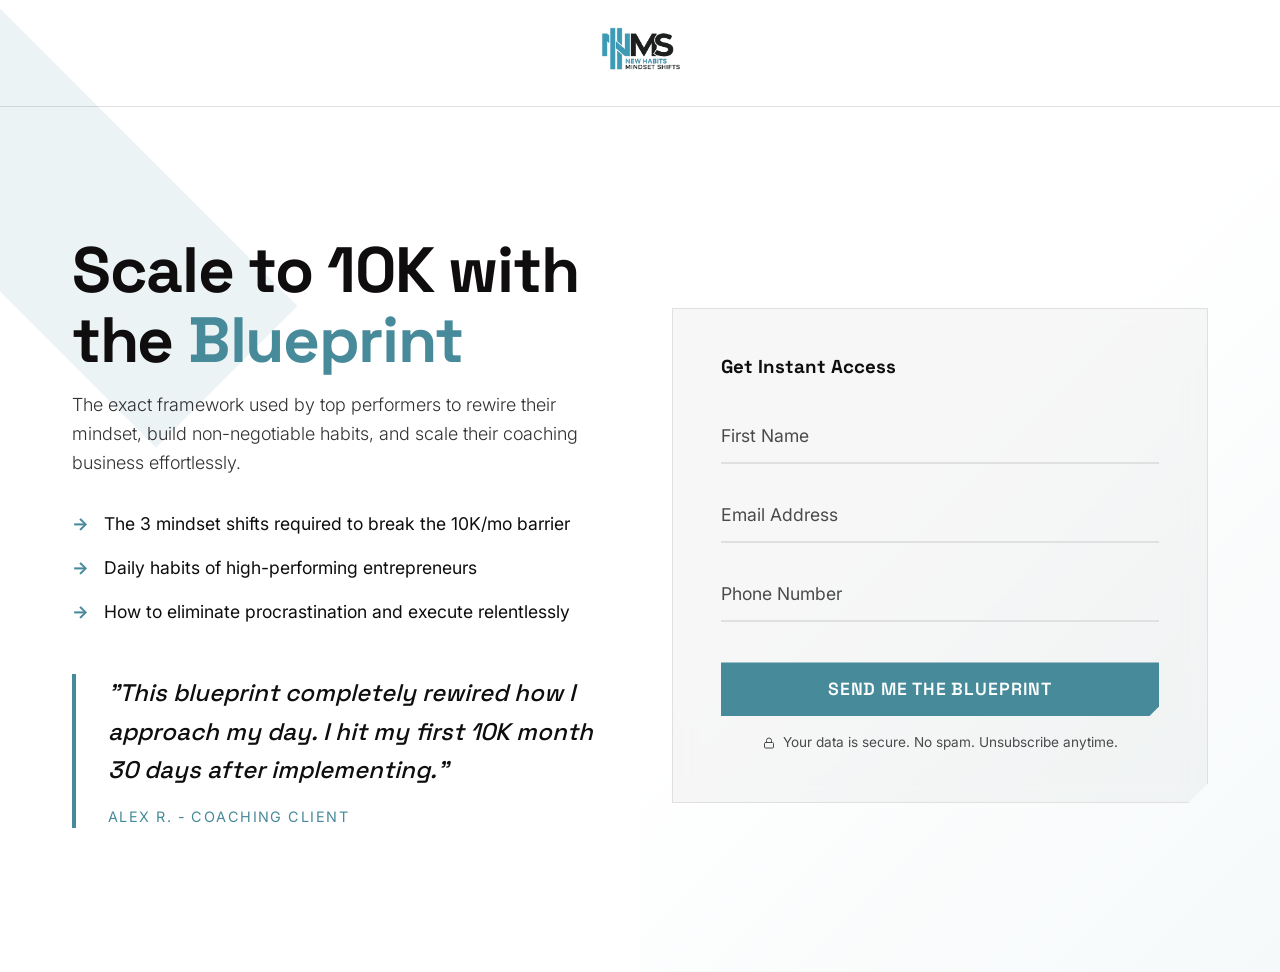
==== 10k-blueprint.html @ 08f2468b "Set 18849.png as default logo and delete old ones" ====
<!DOCTYPE html>
<html lang="en">
<head>
    <meta charset="UTF-8">
    <meta name="viewport" content="width=device-width, initial-scale=1.0">
    <title>The 10K Blueprint | NHMS</title>
    <link rel="stylesheet" href="css/styles.css">
    <meta name="description" content="Download the exact 10K Blueprint to shift your mindset and build new habits for high performance.">
</head>
<body>
    <div class="accent-cut" style="top: -50px; left: -50px; width: 200px; height: 500px;"></div>
    
    <nav style="padding: 1.5rem 0; text-align: center; border-bottom: 1px solid var(--color-border); margin-bottom: 2rem;">
        <div class="container">
            <a href="/" style="display: inline-block;">
                <img src="assets/logo.png" alt="NHMS Logo" style="height: 50px; width: auto; max-width: 100%;">
            </a>
        </div>
    </nav>

    <section class="hero">
        <div class="container grid grid-2" style="align-items: center;">
            <div>
                <h1>Scale to 10K with the <span class="text-teal">Blueprint</span></h1>
                <p>The exact framework used by top performers to rewire their mindset, build non-negotiable habits, and scale their coaching business effortlessly.</p>
                
                <ul class="benefits-list">
                    <li>The 3 mindset shifts required to break the 10K/mo barrier</li>
                    <li>Daily habits of high-performing entrepreneurs</li>
                    <li>How to eliminate procrastination and execute relentlessly</li>
                </ul>

                <div class="social-proof">
                    <div class="quote">"This blueprint completely rewired how I approach my day. I hit my first 10K month 30 days after implementing."</div>
                    <div class="author">Alex R. - Coaching Client</div>
                </div>
            </div>

            <div>
                <form class="lead-form" id="leadForm">
                    <h3 style="margin-bottom: 2rem;">Get Instant Access</h3>
                    <input type="hidden" name="magnetType" value="10k-blueprint">
                    
                    <div class="form-group">
                        <input type="text" class="form-control" name="name" placeholder="First Name" required>
                    </div>
                    
                    <div class="form-group">
                        <input type="email" class="form-control" name="email" placeholder="Email Address" required>
                    </div>
                    
                    <div class="form-group">
                        <input type="tel" class="form-control" name="phone" placeholder="Phone Number" required>
                    </div>
                    
                    <button type="submit" class="btn" style="width: 100%; margin-top: 1rem;" id="submitBtn">
                        Send Me the Blueprint
                        <div class="loader" id="submitLoader"></div>
                    </button>
                    
                    <div class="trust-strip">
                        <svg width="12" height="12" viewBox="0 0 24 24" fill="none" stroke="currentColor" stroke-width="2" stroke-linecap="round" stroke-linejoin="round"><rect x="3" y="11" width="18" height="11" rx="2" ry="2"></rect><path d="M7 11V7a5 5 0 0 1 10 0v4"></path></svg>
                        Your data is secure. No spam. Unsubscribe anytime.
                    </div>
                </form>
            </div>
        </div>
    </section>

    <script src="js/main.js"></script>
</body>
</html>
---- css/styles.css ----
@import url('https://fonts.googleapis.com/css2?family=Inter:wght@300;400;500;600&family=Space+Grotesk:wght@500;600;700&display=swap');

:root {
  --color-bg: #FFFFFF;
  --color-teal: #478A9A;
  --color-teal-hover: #3a717e;
  --color-text-primary: #0F0D0E;
  --color-text-secondary: #4A4A4A;
  --color-border: #E0E0E0;

  --font-heading: 'Space Grotesk', sans-serif;
  --font-body: 'Inter', sans-serif;
  
  --transition-smooth: all 0.3s cubic-bezier(0.25, 1, 0.5, 1);
}

* {
  margin: 0;
  padding: 0;
  box-sizing: border-box;
}

body {
  background-color: var(--color-bg);
  color: var(--color-text-primary);
  font-family: var(--font-body);
  line-height: 1.6;
  -webkit-font-smoothing: antialiased;
  -moz-osx-font-smoothing: grayscale;
}

h1, h2, h3, h4, h5, h6 {
  font-family: var(--font-heading);
  line-height: 1.1;
  margin-bottom: 1rem;
}

h1 {
  font-size: clamp(2.5rem, 5vw, 4rem);
  font-weight: 700;
  letter-spacing: -0.02em;
}

h2 {
  font-size: clamp(2rem, 4vw, 3rem);
  font-weight: 600;
}

p {
  color: var(--color-text-primary);
  margin-bottom: 1.5rem;
  font-size: 1.125rem;
  font-weight: 300;
  opacity: 0.85;
}

.text-teal { color: var(--color-teal); }
.text-muted { color: var(--color-text-secondary); font-size: 0.9rem; }

a {
  color: var(--color-teal);
  text-decoration: none;
  transition: var(--transition-smooth);
}

a:hover {
  color: var(--color-teal-hover);
}

/* Layout */
.container {
  width: 100%;
  max-width: 1200px;
  margin: 0 auto;
  padding: 0 2rem;
}

section {
  padding: 6rem 0;
}

/* Buttons */
.btn {
  display: inline-flex;
  align-items: center;
  justify-content: center;
  background-color: var(--color-teal);
  color: var(--color-bg);
  font-family: var(--font-heading);
  font-weight: 600;
  font-size: 1.1rem;
  padding: 1rem 2.5rem;
  border: none;
  border-radius: 0; /* Sharp corners */
  cursor: pointer;
  transition: var(--transition-smooth);
  text-transform: uppercase;
  letter-spacing: 0.05em;
  position: relative;
  overflow: hidden;
  clip-path: polygon(0 0, 100% 0, 100% calc(100% - 10px), calc(100% - 10px) 100%, 0 100%); /* Slight angle */
}

.btn:hover {
  background-color: var(--color-text-primary);
  transform: translateY(-2px);
}

.btn-outline {
  background-color: transparent;
  color: var(--color-text-primary);
  border: 1px solid var(--color-text-secondary);
}

.btn-outline:hover {
  background-color: var(--color-border);
  color: var(--color-text-primary);
}

/* Hero Section */
.hero {
  min-height: 90vh;
  display: flex;
  align-items: center;
  position: relative;
  overflow: hidden;
}

.hero::after {
  content: '';
  position: absolute;
  top: 0;
  right: 0;
  width: 50%;
  height: 100%;
  background: linear-gradient(135deg, transparent 40%, rgba(71, 138, 154, 0.05) 100%);
  z-index: -1;
}

/* Diagonal Decorative Elements */
.accent-cut {
  position: absolute;
  background-color: var(--color-teal);
  opacity: 0.1;
  transform: rotate(-45deg);
}

/* Form Styles */
.form-group {
  margin-bottom: 1.5rem;
}

.form-control {
  width: 100%;
  background-color: transparent;
  border: none;
  border-bottom: 2px solid var(--color-border);
  color: var(--color-text-primary);
  padding: 1rem 0;
  font-size: 1.1rem;
  font-family: var(--font-body);
  transition: var(--transition-smooth);
  border-radius: 0;
}

.form-control:focus {
  outline: none;
  border-bottom-color: var(--color-teal);
}

.form-control::placeholder {
  color: var(--color-text-secondary);
}

.lead-form {
  background: rgba(0, 0, 0, 0.03);
  padding: 3rem;
  border: 1px solid var(--color-border);
  backdrop-filter: blur(10px);
  clip-path: polygon(0 0, 100% 0, 100% calc(100% - 20px), calc(100% - 20px) 100%, 0 100%);
}

.trust-strip {
  margin-top: 1rem;
  font-size: 0.85rem;
  color: var(--color-text-secondary);
  display: flex;
  align-items: center;
  justify-content: center;
  gap: 0.5rem;
}

/* Social Proof Block */
.social-proof {
  border-left: 4px solid var(--color-teal);
  padding-left: 2rem;
  margin: 3rem 0;
}

.quote {
  font-family: var(--font-heading);
  font-size: 1.5rem;
  font-weight: 500;
  font-style: italic;
  margin-bottom: 1rem;
}

.author {
  font-size: 0.9rem;
  color: var(--color-teal);
  text-transform: uppercase;
  letter-spacing: 0.1em;
}

/* Benefits List */
.benefits-list {
  list-style: none;
  margin: 2rem 0;
}

.benefits-list li {
  position: relative;
  padding-left: 2rem;
  margin-bottom: 1rem;
  font-size: 1.1rem;
}

.benefits-list li::before {
  content: '→';
  position: absolute;
  left: 0;
  color: var(--color-teal);
  font-weight: bold;
}

/* FAQ Accordion */
.faq-item {
  border-bottom: 1px solid var(--color-border);
  padding: 1.5rem 0;
}

.faq-question {
  font-family: var(--font-heading);
  font-size: 1.25rem;
  cursor: pointer;
  display: flex;
  justify-content: space-between;
  align-items: center;
}

.faq-answer {
  max-height: 0;
  overflow: hidden;
  transition: max-height 0.3s ease-out;
  margin-top: 0;
  color: var(--color-text-secondary);
}

.faq-item.active .faq-answer {
  max-height: 500px;
  margin-top: 1rem;
}

.faq-icon {
  color: var(--color-teal);
  font-size: 1.5rem;
  transition: transform 0.3s ease;
}

.faq-item.active .faq-icon {
  transform: rotate(45deg);
}

/* Utils */
.grid {
  display: grid;
  gap: 4rem;
}

.grid-2 {
  grid-template-columns: 1fr 1fr;
}

@media (max-width: 768px) {
  .grid-2 {
    grid-template-columns: 1fr;
  }
  
  .lead-form {
    padding: 2rem;
  }
}

/* Step Block */
.step-block {
  display: flex;
  flex-direction: column;
  gap: 2rem;
}

.step {
  display: flex;
  gap: 1.5rem;
  align-items: flex-start;
}

.step-number {
  font-family: var(--font-heading);
  font-size: 2.5rem;
  font-weight: 700;
  color: var(--color-bg);
  -webkit-text-stroke: 1px var(--color-teal);
  line-height: 1;
}

.step-content h4 {
  margin-bottom: 0.5rem;
}

.step-content p {
  color: var(--color-text-secondary);
  font-size: 1rem;
  margin: 0;
}

/* Loader */
.loader {
  display: none;
  width: 20px;
  height: 20px;
  border: 2px solid rgba(255,255,255,0.3);
  border-radius: 50%;
  border-top-color: #fff;
  animation: spin 1s ease-in-out infinite;
  margin-left: 10px;
}
@keyframes spin {
  to { transform: rotate(360deg); }
}

/* Admin Dashboard Specific */
.admin-card {
  background: rgba(0, 0, 0, 0.02);
  border: 1px solid var(--color-border);
  padding: 2rem;
  margin-bottom: 2rem;
}
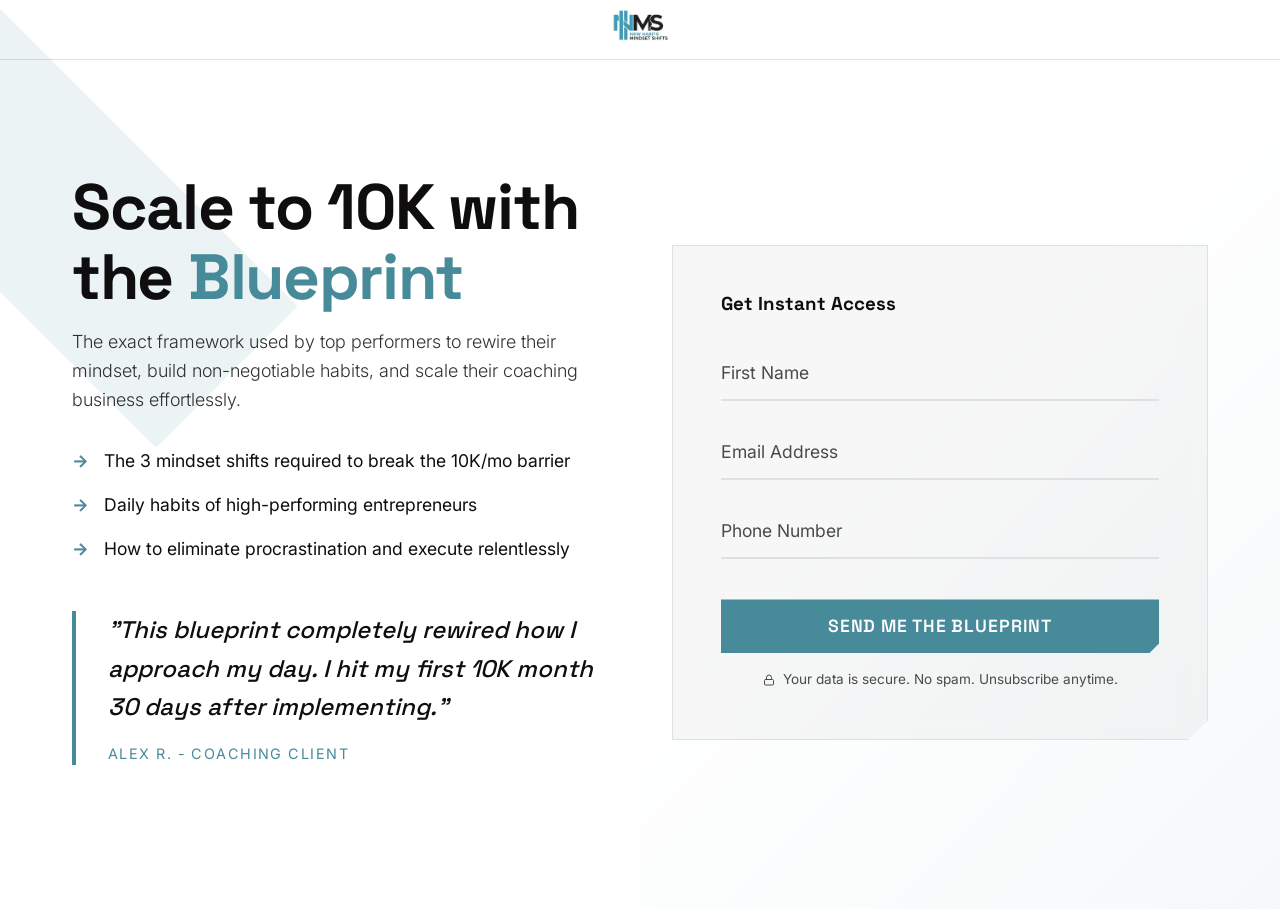
==== commit 5a1474ae: "Make top navbar smaller and tighter" ====
--- a/10k-blueprint.html
+++ b/10k-blueprint.html
@@ -10,10 +10,10 @@
 <body>
     <div class="accent-cut" style="top: -50px; left: -50px; width: 200px; height: 500px;"></div>
     
-    <nav style="padding: 1.5rem 0; text-align: center; border-bottom: 1px solid var(--color-border); margin-bottom: 2rem;">
+    <nav style="padding: 0.5rem 0; text-align: center; border-bottom: 1px solid var(--color-border); margin-bottom: 1rem;">
         <div class="container">
             <a href="/" style="display: inline-block;">
-                <img src="assets/logo.png" alt="NHMS Logo" style="height: 50px; width: auto; max-width: 100%;">
+                <img src="assets/logo.png" alt="NHMS Logo" style="height: 35px; width: auto; max-width: 100%;">
             </a>
         </div>
     </nav>
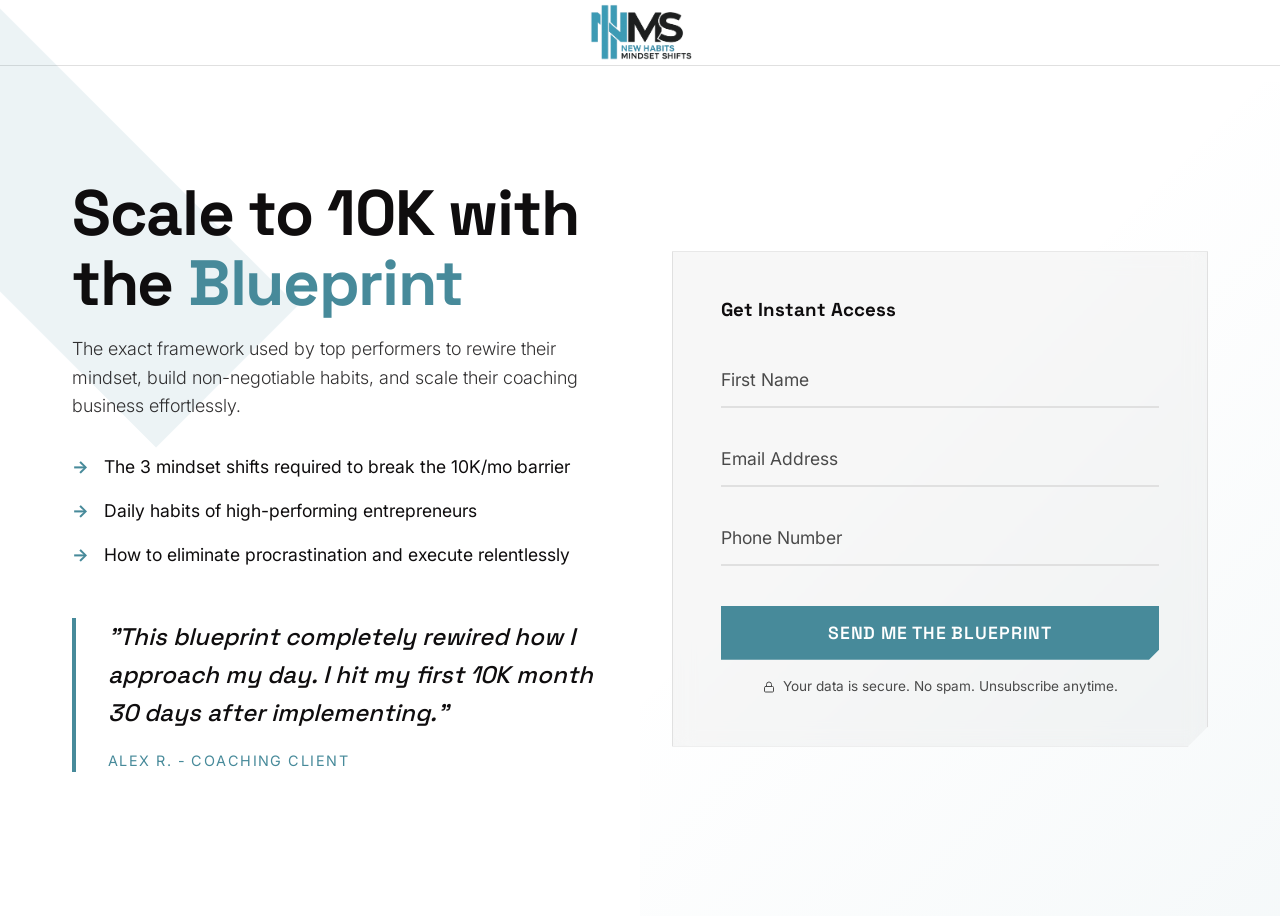
==== commit 3a9539cb: "Remove navbar padding and make logo fill the space" ====
--- a/10k-blueprint.html
+++ b/10k-blueprint.html
@@ -10,10 +10,10 @@
 <body>
     <div class="accent-cut" style="top: -50px; left: -50px; width: 200px; height: 500px;"></div>
     
-    <nav style="padding: 0.5rem 0; text-align: center; border-bottom: 1px solid var(--color-border); margin-bottom: 1rem;">
-        <div class="container">
+    <nav style="padding: 0; text-align: center; border-bottom: 1px solid var(--color-border); margin-bottom: 1rem;">
+        <div class="container" style="display: flex; justify-content: center;">
             <a href="/" style="display: inline-block;">
-                <img src="assets/logo.png" alt="NHMS Logo" style="height: 35px; width: auto; max-width: 100%;">
+                <img src="assets/logo.png" alt="NHMS Logo" style="height: 65px; width: auto; max-width: 100%; display: block;">
             </a>
         </div>
     </nav>
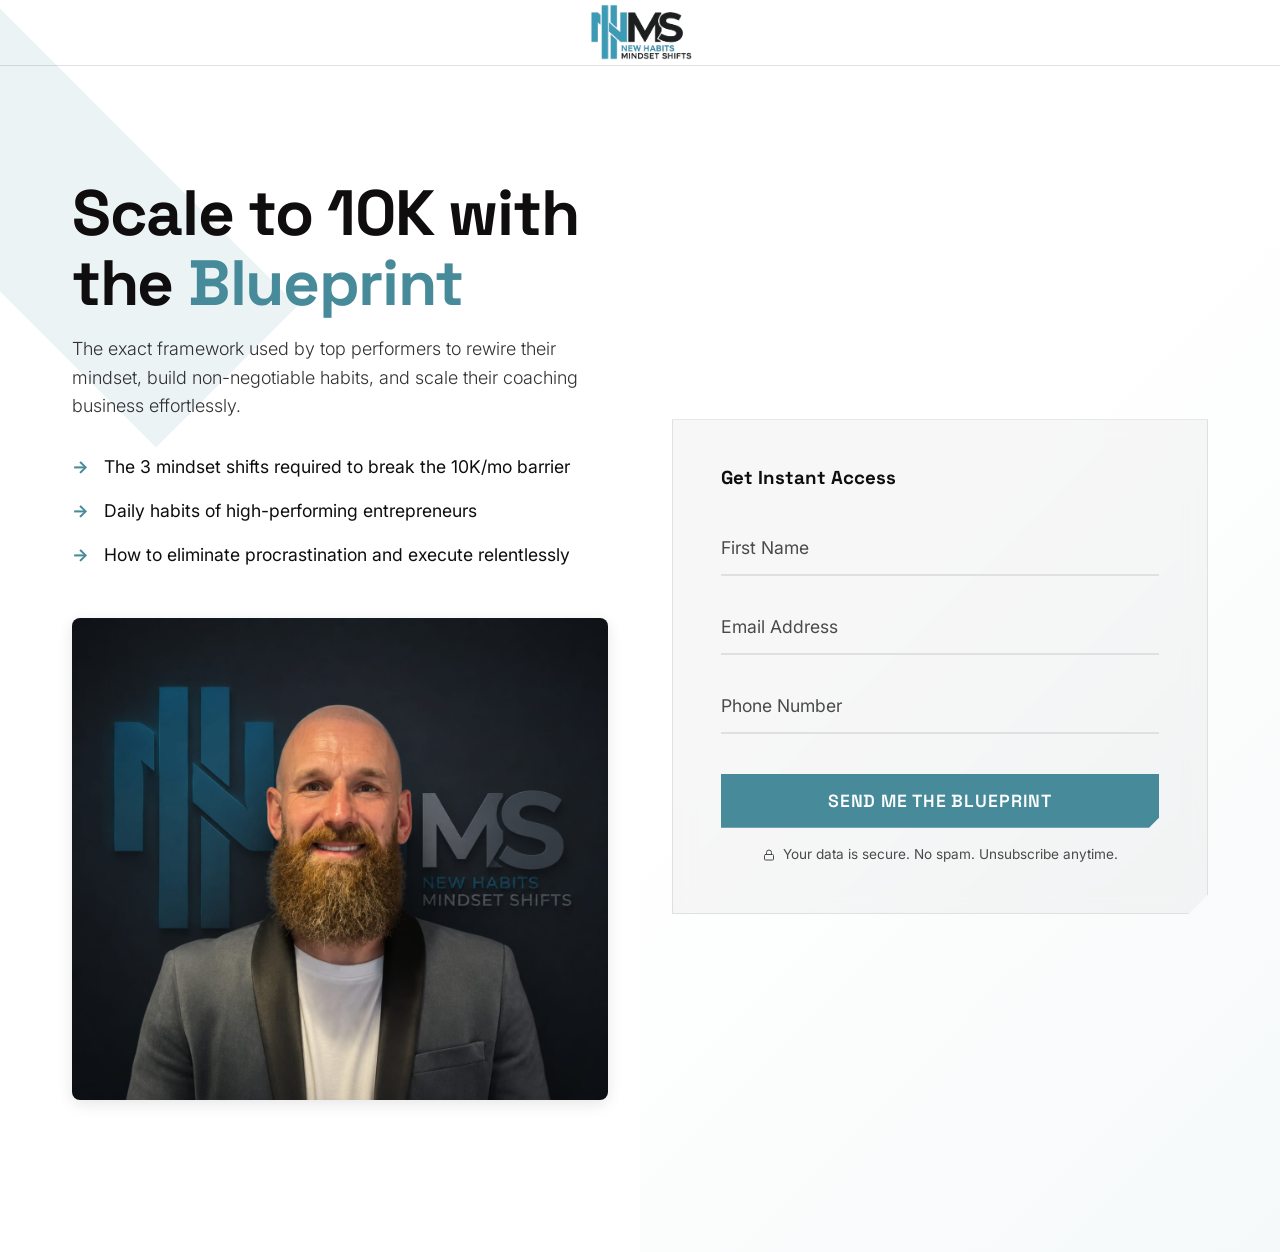
==== commit e44f039d: "Replace text testimonial with provided image" ====
--- a/10k-blueprint.html
+++ b/10k-blueprint.html
@@ -30,9 +30,8 @@
                     <li>How to eliminate procrastination and execute relentlessly</li>
                 </ul>
 
-                <div class="social-proof">
-                    <div class="quote">"This blueprint completely rewired how I approach my day. I hit my first 10K month 30 days after implementing."</div>
-                    <div class="author">Alex R. - Coaching Client</div>
+                <div class="social-proof" style="padding: 0; background: transparent; border: none;">
+                    <img src="assets/testimonial.jpeg" alt="Client Testimonial" style="max-width: 100%; border-radius: 8px; box-shadow: 0 4px 15px rgba(0,0,0,0.1);">
                 </div>
             </div>
 
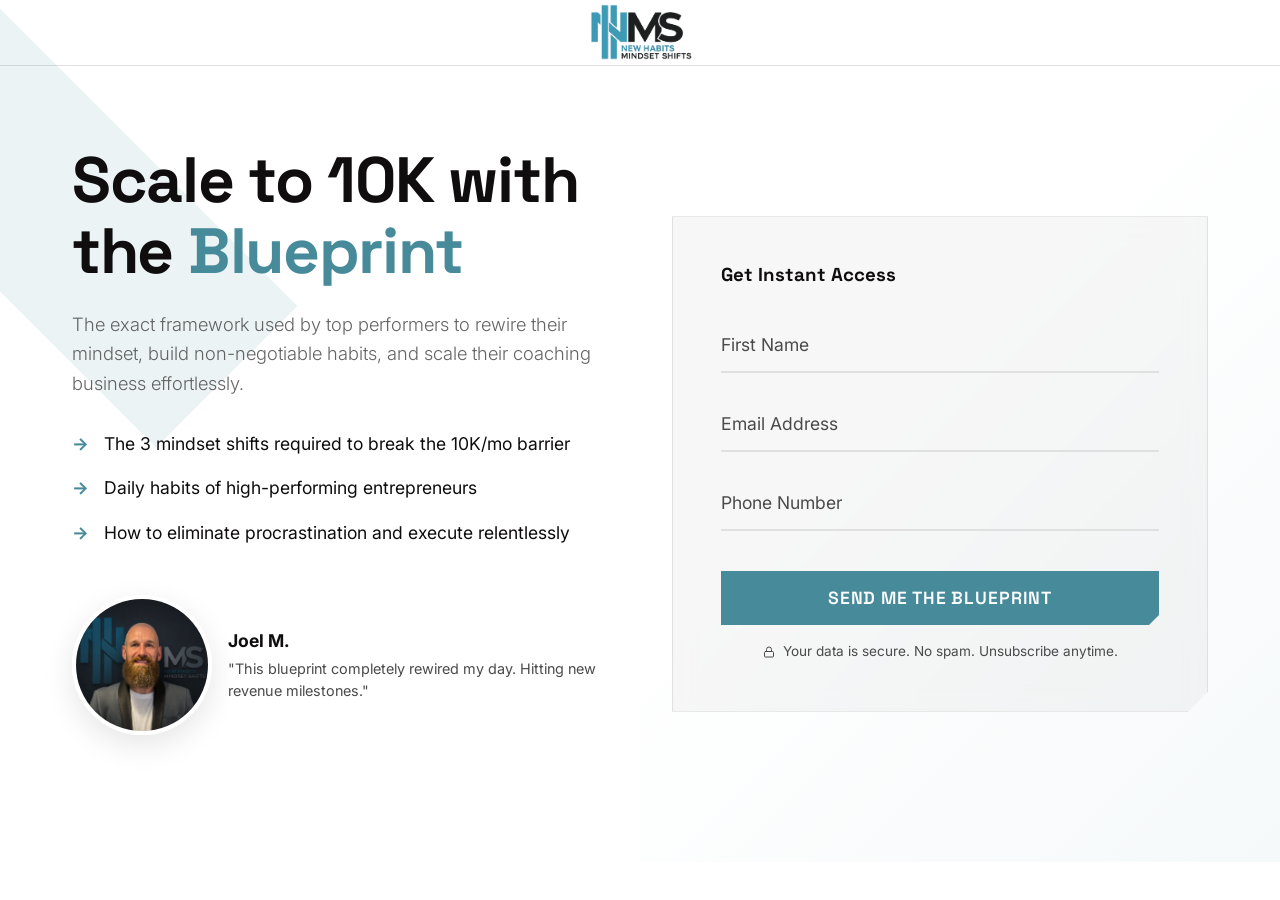
==== commit 250a884e: "Optimize layout for desktop, constrain image to prevent scrolling" ====
--- a/10k-blueprint.html
+++ b/10k-blueprint.html
@@ -18,20 +18,24 @@
         </div>
     </nav>
 
-    <section class="hero">
-        <div class="container grid grid-2" style="align-items: center;">
+    <section class="hero" style="padding-top: 1rem; padding-bottom: 2rem; min-height: calc(100vh - 120px); display: flex; align-items: center;">
+        <div class="container grid grid-2" style="align-items: center; gap: 4rem;">
             <div>
-                <h1>Scale to 10K with the <span class="text-teal">Blueprint</span></h1>
-                <p>The exact framework used by top performers to rewire their mindset, build non-negotiable habits, and scale their coaching business effortlessly.</p>
+                <h1 style="font-size: clamp(2.5rem, 5vw, 4rem); line-height: 1.1; margin-bottom: 1.5rem; letter-spacing: -0.02em;">Scale to 10K with the <span class="text-teal">Blueprint</span></h1>
+                <p style="font-size: 1.15rem; line-height: 1.6; margin-bottom: 2rem; color: var(--color-text-secondary);">The exact framework used by top performers to rewire their mindset, build non-negotiable habits, and scale their coaching business effortlessly.</p>
                 
-                <ul class="benefits-list">
-                    <li>The 3 mindset shifts required to break the 10K/mo barrier</li>
-                    <li>Daily habits of high-performing entrepreneurs</li>
-                    <li>How to eliminate procrastination and execute relentlessly</li>
+                <ul class="benefits-list" style="margin-bottom: 2.5rem;">
+                    <li style="margin-bottom: 1rem;">The 3 mindset shifts required to break the 10K/mo barrier</li>
+                    <li style="margin-bottom: 1rem;">Daily habits of high-performing entrepreneurs</li>
+                    <li style="margin-bottom: 1rem;">How to eliminate procrastination and execute relentlessly</li>
                 </ul>
 
-                <div class="social-proof" style="padding: 0; background: transparent; border: none;">
-                    <img src="assets/testimonial.jpeg" alt="Client Testimonial" style="max-width: 100%; border-radius: 8px; box-shadow: 0 4px 15px rgba(0,0,0,0.1);">
+                <div class="social-proof" style="padding: 0; background: transparent; border: none; display: flex; align-items: center; gap: 1rem;">
+                    <img src="assets/testimonial.jpeg" alt="Client Testimonial" style="width: 140px; height: 140px; object-fit: cover; border-radius: 50%; box-shadow: 0 10px 30px rgba(0,0,0,0.1); border: 4px solid var(--color-bg);">
+                    <div style="font-size: 0.9rem; color: var(--color-text-secondary); line-height: 1.5;">
+                        <strong style="color: var(--color-text-primary); font-size: 1.1rem; display: block; margin-bottom: 0.2rem;">Joel M.</strong>
+                        "This blueprint completely rewired my day. Hitting new revenue milestones."
+                    </div>
                 </div>
             </div>
 
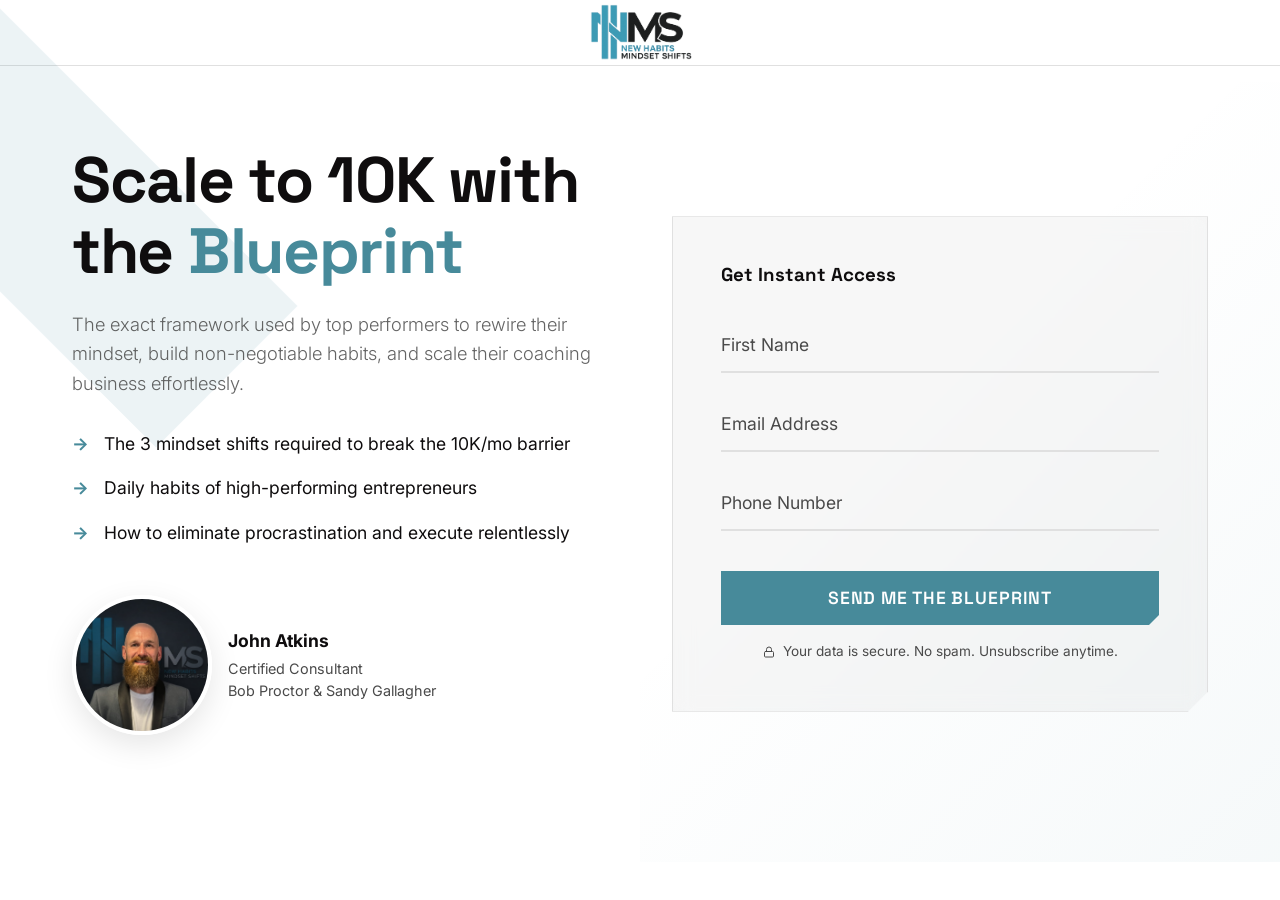
==== commit f0178aee: "Update profile text to John Atkins and his credentials" ====
--- a/10k-blueprint.html
+++ b/10k-blueprint.html
@@ -31,10 +31,10 @@
                 </ul>
 
                 <div class="social-proof" style="padding: 0; background: transparent; border: none; display: flex; align-items: center; gap: 1rem;">
-                    <img src="assets/testimonial.jpeg" alt="Client Testimonial" style="width: 140px; height: 140px; object-fit: cover; border-radius: 50%; box-shadow: 0 10px 30px rgba(0,0,0,0.1); border: 4px solid var(--color-bg);">
+                    <img src="assets/testimonial.jpeg" alt="John Atkins" style="width: 140px; height: 140px; object-fit: cover; border-radius: 50%; box-shadow: 0 10px 30px rgba(0,0,0,0.1); border: 4px solid var(--color-bg);">
                     <div style="font-size: 0.9rem; color: var(--color-text-secondary); line-height: 1.5;">
-                        <strong style="color: var(--color-text-primary); font-size: 1.1rem; display: block; margin-bottom: 0.2rem;">Joel M.</strong>
-                        "This blueprint completely rewired my day. Hitting new revenue milestones."
+                        <strong style="color: var(--color-text-primary); font-size: 1.1rem; display: block; margin-bottom: 0.2rem;">John Atkins</strong>
+                        Certified Consultant <br>Bob Proctor & Sandy Gallagher
                     </div>
                 </div>
             </div>
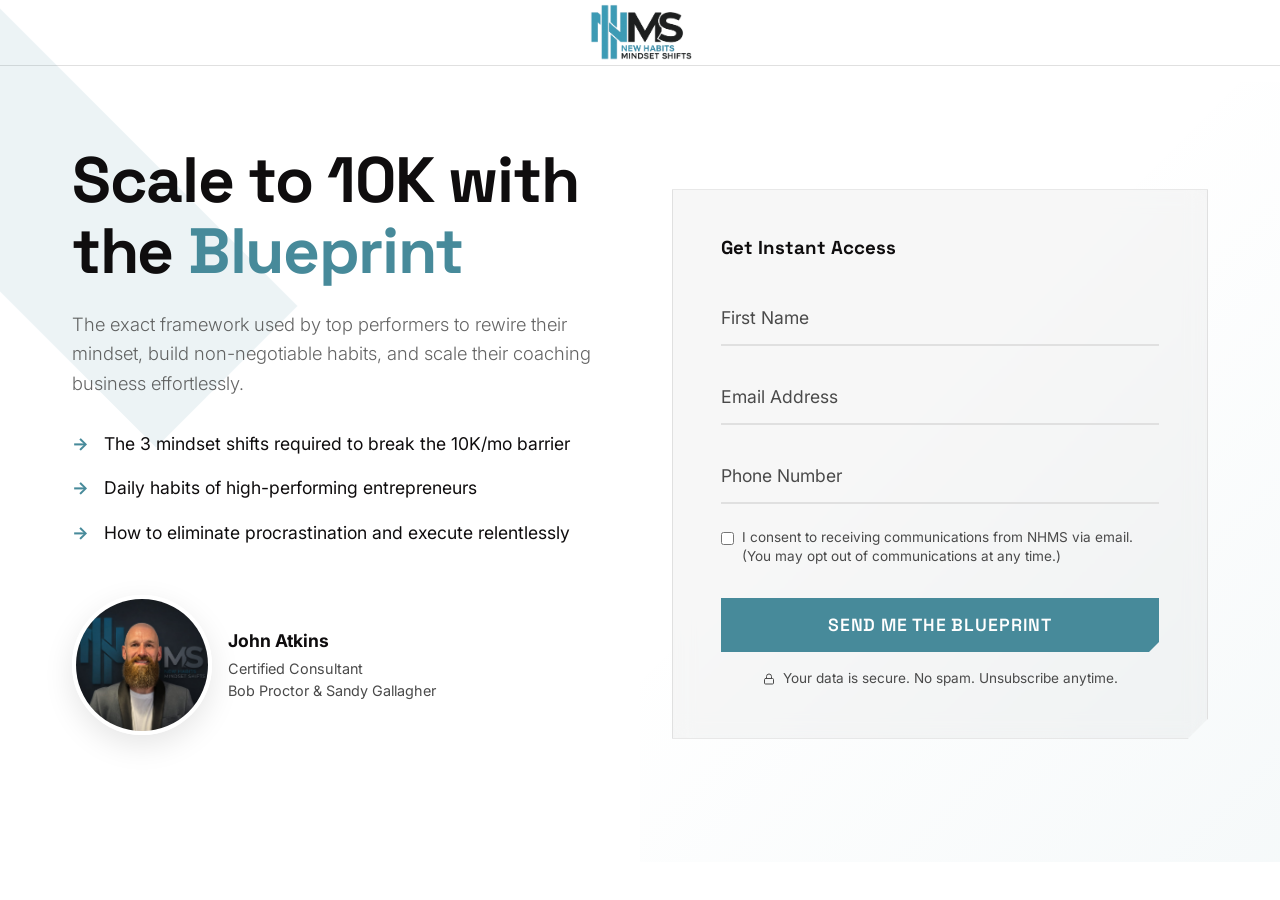
==== commit f922db0e: "Add consent checkbox to 10k-blueprint form" ====
--- a/10k-blueprint.html
+++ b/10k-blueprint.html
@@ -31,7 +31,7 @@
                 </ul>
 
                 <div class="social-proof" style="padding: 0; background: transparent; border: none; display: flex; align-items: center; gap: 1rem;">
-                    <img src="assets/testimonial.jpeg" alt="John Atkins" style="width: 140px; height: 140px; object-fit: cover; border-radius: 50%; box-shadow: 0 10px 30px rgba(0,0,0,0.1); border: 4px solid var(--color-bg);">
+                    <img src="assets/john-atkins.jpeg" alt="John Atkins" style="width: 140px; height: 140px; object-fit: cover; border-radius: 50%; box-shadow: 0 10px 30px rgba(0,0,0,0.1); border: 4px solid var(--color-bg);">
                     <div style="font-size: 0.9rem; color: var(--color-text-secondary); line-height: 1.5;">
                         <strong style="color: var(--color-text-primary); font-size: 1.1rem; display: block; margin-bottom: 0.2rem;">John Atkins</strong>
                         Certified Consultant <br>Bob Proctor & Sandy Gallagher
@@ -55,6 +55,13 @@
                     <div class="form-group">
                         <input type="tel" class="form-control" name="phone" placeholder="Phone Number" required>
                     </div>
+
+                    <div style="display: flex; align-items: flex-start; gap: 0.5rem; margin-top: 1.5rem; margin-bottom: 1rem;">
+                        <input type="checkbox" id="consent" required style="margin-top: 0.25rem;">
+                        <label for="consent" style="font-size: 0.85rem; color: var(--color-text-secondary); line-height: 1.4;">
+                            I consent to receiving communications from NHMS via email. (You may opt out of communications at any time.)
+                        </label>
+                    </div>
                     
                     <button type="submit" class="btn" style="width: 100%; margin-top: 1rem;" id="submitBtn">
                         Send Me the Blueprint
